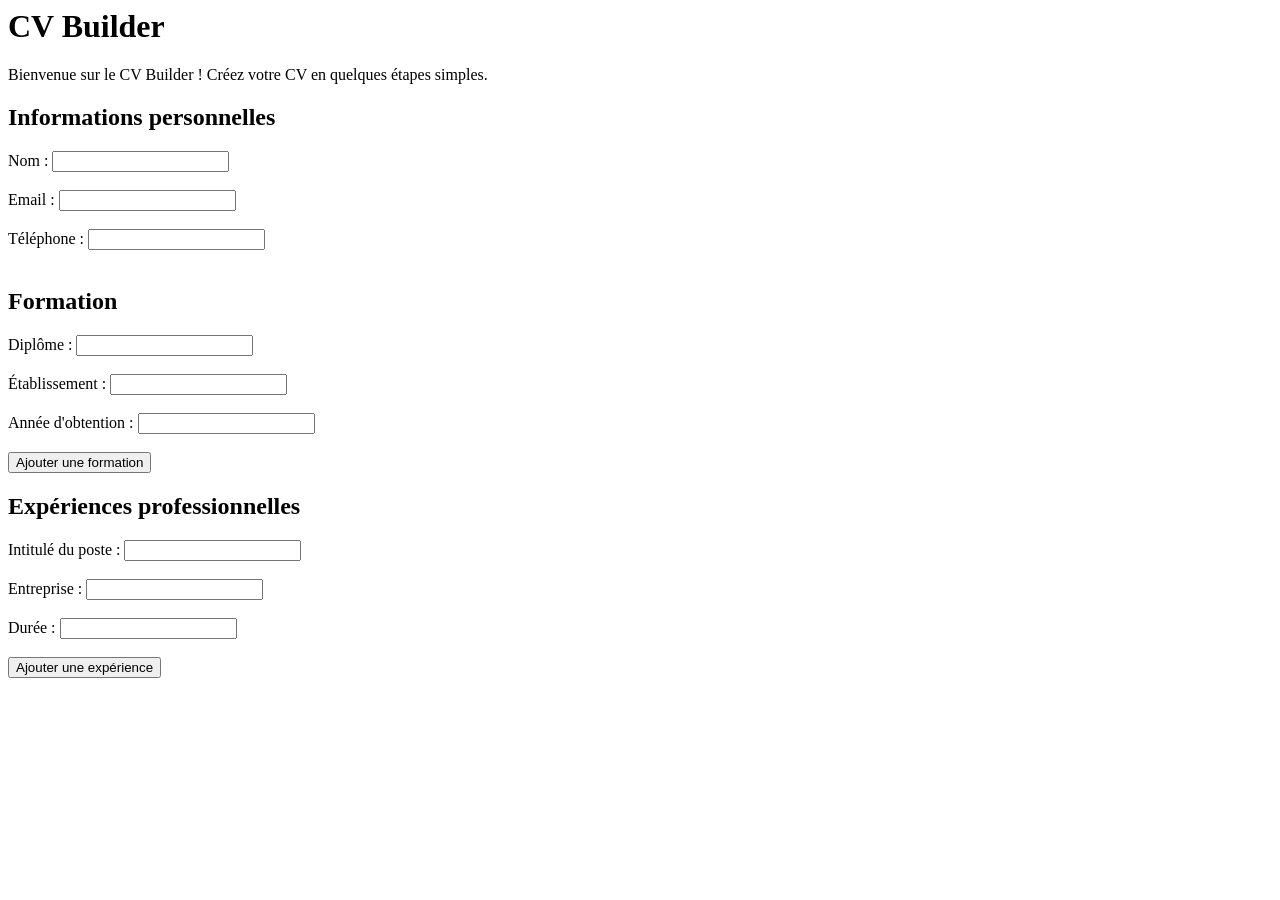
==== admin.html @ 085d6fce "index & admin html structure basic" ====
<!DOCTYPE html lang=fr>
<html>

<head>
    <meta charset="UTF-8">
    <meta name="viewport" content="width=device-width, initial-scale=1.0">
    <title>CV Builder</title>
</head>

<body>

    <h1>CV Builder</h1>
    <p>Bienvenue sur le CV Builder ! Créez votre CV en quelques étapes simples.</p>
    
    <div id="personal-info">
        <h2>Informations personnelles</h2>

        <label for="name">Nom :</label>
        <input type="text" id="name" name="name"><br><br>

        <label for="email">Email :</label>
        <input type="email" id="email" name="email"><br><br>

        <label for="phone">Téléphone :</label>
        <input type="tel" id="phone" name="phone"><br><br>
    </div>

    <div id="education">
        <h2>Formation</h2>

        <!-- Liste des formations ajoutées dynamiquement-->
        <div id="formations-list"></div> 

        <label for="degree">Diplôme :</label>
        <input type="text" id="degree" name="degree"><br><br>

        <label for="institution">Établissement :</label>
        <input type="text" id="institution" name="institution"><br><br>

        <label for="year">Année d'obtention :</label>
        <input type="number" id="year" name="year"><br><br>

        <button id="add-education">Ajouter une formation</button>
    </div>

    <div id="user-experiences">
        <h2>Expériences professionnelles</h2>

        <!-- Liste des formations ajoutées dynamiquement-->
        <div id="experiences-list"></div>
        <label for="job-title">Intitulé du poste :</label>
        <input type="text" id="job-title" name="job-title"><br><br>

        <label for="company">Entreprise :</label>
        <input type="text" id="company" name="company"><br><br>

        <label for="duration">Durée :</label>
        <input type="text" id="duration" name="duration"><br><br>

        <button id="add-experience">Ajouter une expérience</button>
    </div>



</body>


</html>
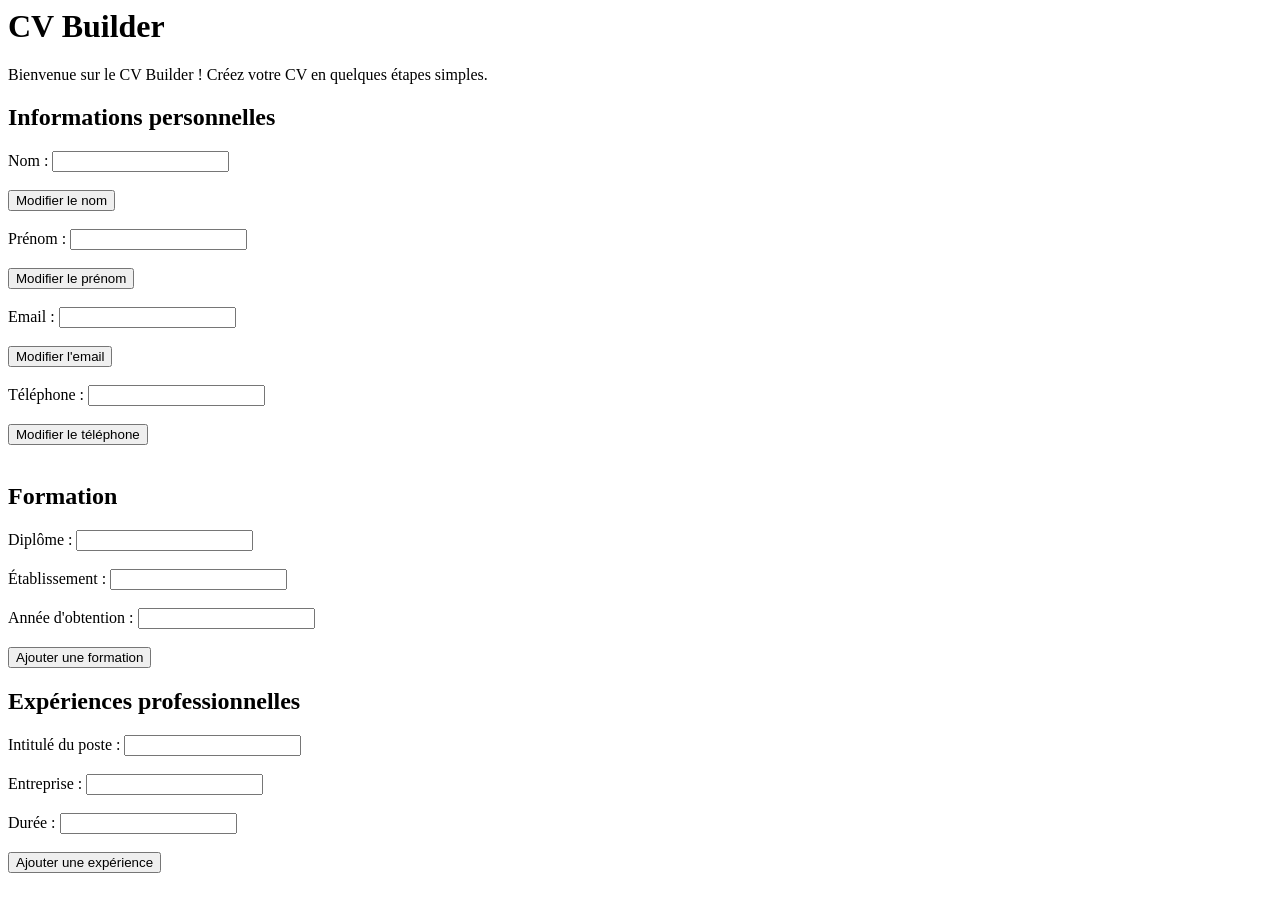
==== commit d8b88217: "Handeling first endpoint : '/modify_name' Disclaimer : AI have been used to generate 2 .png assets =" ====
--- a/admin.html
+++ b/admin.html
@@ -2,9 +2,14 @@
 <html>
 
 <head>
+    <!-- DISCLAIMER : Favicon AI generated-->
+    <link rel="icon" href="/assets/logo.png" type="image/png">
+
     <meta charset="UTF-8">
     <meta name="viewport" content="width=device-width, initial-scale=1.0">
     <title>CV Builder</title>
+    <script src="js/admin.js"></script>
+    
 </head>
 
 <body>
@@ -15,14 +20,29 @@
     <div id="personal-info">
         <h2>Informations personnelles</h2>
 
-        <label for="name">Nom :</label>
-        <input type="text" id="name" name="name"><br><br>
+        <div id="div_name">
+            <label for="name">Nom :</label>
+            <input type="text" id="name" name="name"><br><br>
+            <button id="modify-name">Modifier le nom</button><br><br>
+        </div>
 
-        <label for="email">Email :</label>
-        <input type="email" id="email" name="email"><br><br>
+        <div id="div_surname">
+            <label for="surname">Prénom :</label>
+            <input type="text" id="surname" name="surname"><br><br>
+            <button id="modify-surname">Modifier le prénom</button><br><br>
+        </div>
 
-        <label for="phone">Téléphone :</label>
-        <input type="tel" id="phone" name="phone"><br><br>
+        <div id="div_email">
+            <label for="email">Email :</label>
+            <input type="email" id="email" name="email"><br><br>
+            <button id="modify-email">Modifier l'email</button><br><br>
+        </div>
+
+        <div id="div_phone">
+            <label for="phone">Téléphone :</label>
+            <input type="tel" id="phone" name="phone"><br><br>
+            <button id="modify-phone">Modifier le téléphone</button><br><br>
+        </div>
     </div>
 
     <div id="education">
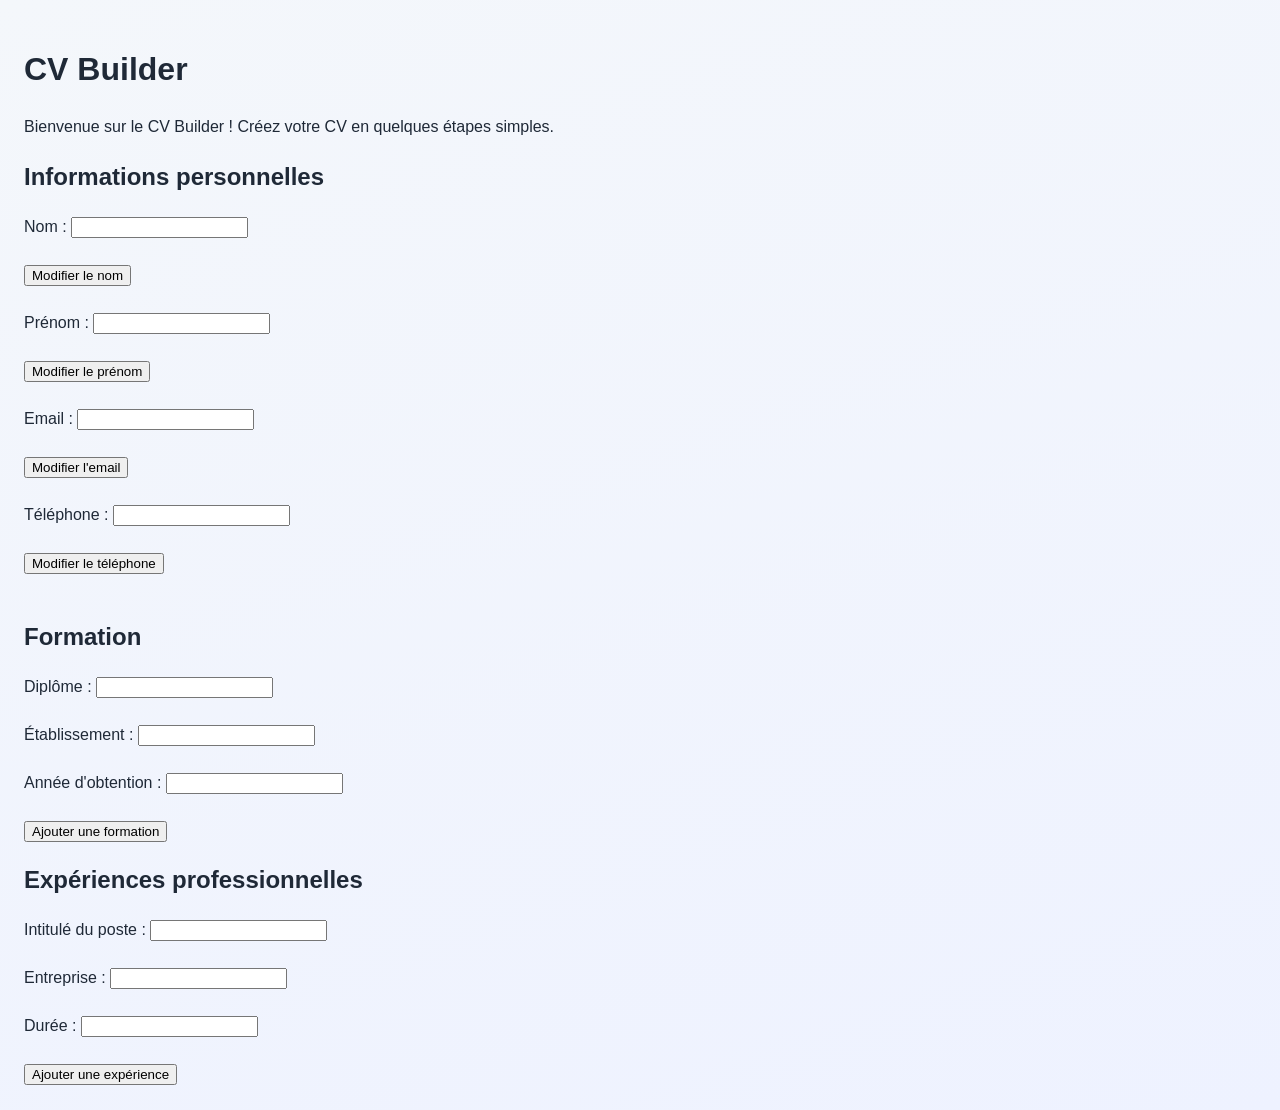
==== commit c7e8b21f: "fix(html): fix invalid DOCTYPE and link stylesheet in admin.html - Move lang attribute from DOCTYPE " ====
--- a/admin.html
+++ b/admin.html
@@ -1,9 +1,10 @@
-<!DOCTYPE html lang=fr>
-<html>
+<!DOCTYPE html>
+<html lang="fr">
 
 <head>
     <!-- DISCLAIMER : Favicon AI generated-->
     <link rel="icon" href="/assets/logo.png" type="image/png">
+    <link rel="stylesheet" href="/css/index.css">
 
     <meta charset="UTF-8">
     <meta name="viewport" content="width=device-width, initial-scale=1.0">
--- a/css/index.css
+++ b/css/index.css
@@ -0,0 +1,192 @@
+ :root {
+      --bg: #f4f7fb;
+      --card: #ffffff;
+      --text: #1f2937;
+      --muted: #6b7280;
+      --primary: #2563eb;
+      --primary-soft: #dbeafe;
+      --border: #e5e7eb;
+      --shadow: 0 10px 30px rgba(0, 0, 0, 0.08);
+    }
+
+    * {
+      box-sizing: border-box;
+    }
+
+    body {
+      margin: 0;
+      font-family: Arial, Helvetica, sans-serif;
+      background: linear-gradient(160deg, var(--bg) 0%, #eef2ff 100%);
+      color: var(--text);
+      line-height: 1.5;
+      padding: 24px;
+    }
+
+    .cv-container {
+      max-width: 1000px;
+      margin: 0 auto;
+      background: var(--card);
+      border-radius: 16px;
+      box-shadow: var(--shadow);
+      overflow: hidden;
+      border: 1px solid var(--border);
+    }
+
+    .header {
+      display: grid;
+      grid-template-columns: 220px 1fr;
+      gap: 24px;
+      padding: 28px;
+      background: linear-gradient(135deg, #eff6ff 0%, #ffffff 100%);
+      border-bottom: 1px solid var(--border);
+    }
+
+    .photo-wrapper {
+      display: flex;
+      align-items: center;
+      justify-content: center;
+    }
+
+    .photo {
+      width: 170px;
+      height: 170px;
+      border-radius: 14px;
+      border: 2px dashed #93c5fd;
+      background: var(--primary-soft);
+      color: #1d4ed8;
+      display: flex;
+      align-items: center;
+      justify-content: center;
+      text-align: center;
+      padding: 12px;
+      font-weight: bold;
+      font-size: 14px;
+    }
+
+    .identity h1 {
+      margin: 0 0 6px;
+      font-size: 2rem;
+    }
+
+    .identity .subtitle {
+      margin: 0 0 18px;
+      color: var(--muted);
+      font-weight: bold;
+    }
+
+    .info-grid {
+      display: grid;
+      grid-template-columns: repeat(2, minmax(180px, 1fr));
+      gap: 10px 18px;
+      font-size: 0.95rem;
+    }
+
+    .info-item span {
+      display: block;
+      color: var(--muted);
+      font-size: 0.82rem;
+      margin-bottom: 2px;
+      text-transform: uppercase;
+      letter-spacing: 0.4px;
+    }
+
+    .section {
+      padding: 26px 28px;
+    }
+
+    .section + .section {
+      border-top: 1px solid var(--border);
+    }
+
+    .section-title {
+      margin: 0 0 16px;
+      font-size: 1.35rem;
+      color: #111827;
+      display: flex;
+      align-items: center;
+      gap: 10px;
+    }
+
+    .section-title::before {
+      content: "";
+      width: 8px;
+      height: 24px;
+      border-radius: 999px;
+      background: var(--primary);
+      display: inline-block;
+    }
+
+    .timeline {
+      display: grid;
+      gap: 14px;
+    }
+
+    .entry {
+      border: 1px solid var(--border);
+      border-radius: 12px;
+      padding: 16px 18px;
+      background: #ffffff;
+    }
+
+    .entry-header {
+      display: flex;
+      flex-wrap: wrap;
+      justify-content: space-between;
+      gap: 6px 12px;
+      margin-bottom: 6px;
+    }
+
+    .entry-name {
+      font-weight: bold;
+      font-size: 1.05rem;
+    }
+
+    .entry-dates {
+      color: var(--muted);
+      font-size: 0.9rem;
+      white-space: nowrap;
+    }
+
+    .entry-meta {
+      margin: 0 0 8px;
+      color: #374151;
+      font-size: 0.95rem;
+    }
+
+    .entry-description {
+      margin: 0;
+      color: #374151;
+      font-size: 0.95rem;
+    }
+
+    .diploma-link {
+      display: inline-block;
+      margin-top: 10px;
+      color: #1d4ed8;
+      text-decoration: none;
+      font-size: 0.93rem;
+      font-weight: bold;
+    }
+
+    .diploma-link:hover {
+      text-decoration: underline;
+    }
+
+    @media (max-width: 760px) {
+      body {
+        padding: 14px;
+      }
+
+      .header {
+        grid-template-columns: 1fr;
+      }
+
+      .photo {
+        width: 140px;
+        height: 140px;
+      }
+
+      .info-grid {
+        grid-template-columns: 1fr;
+      }
+    }
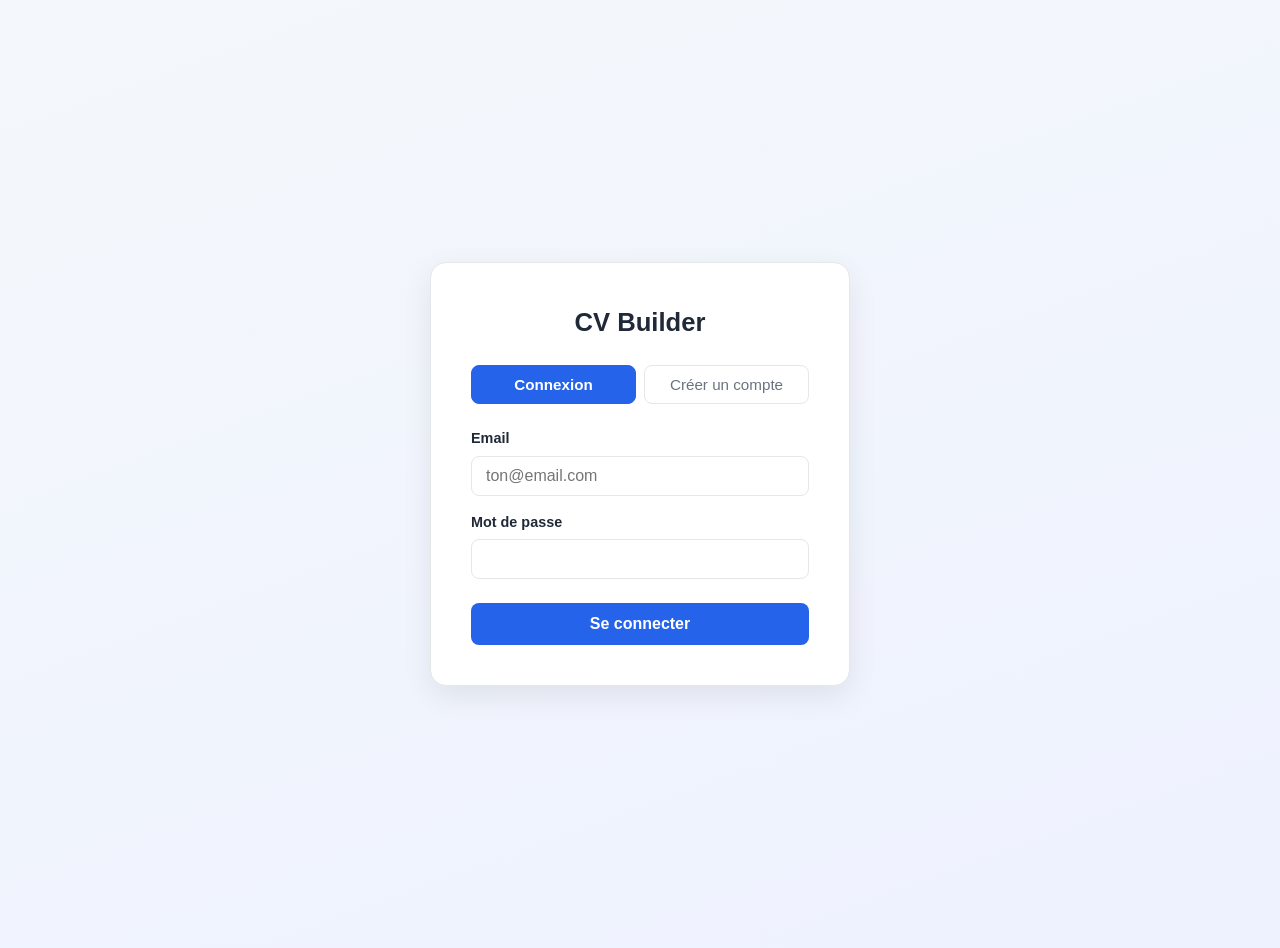
==== commit 4fb9e4ee: "feat: rewrite admin dashboard connected to real API - admin.html: full redesign with 4 sections (pro" ====
--- a/admin.html
+++ b/admin.html
@@ -2,88 +2,353 @@
 <html lang="fr">
 
 <head>
-    <!-- DISCLAIMER : Favicon AI generated-->
+    <meta charset="UTF-8">
+    <meta name="viewport" content="width=device-width, initial-scale=1.0">
+    <title>CV Builder — Mon CV</title>
     <link rel="icon" href="/assets/logo.png" type="image/png">
     <link rel="stylesheet" href="/css/index.css">
-
-    <meta charset="UTF-8">
-    <meta name="viewport" content="width=device-width, initial-scale=1.0">
-    <title>CV Builder</title>
-    <script src="js/admin.js"></script>
-    
+    <script src="/js/admin.js" defer></script>
+    <style>
+        .topbar {
+            display: flex;
+            align-items: center;
+            justify-content: space-between;
+            padding: 14px 28px;
+            background: var(--card);
+            border-bottom: 1px solid var(--border);
+            box-shadow: 0 2px 8px rgba(0,0,0,0.05);
+        }
+
+        .topbar h1 {
+            margin: 0;
+            font-size: 1.3rem;
+            color: var(--primary);
+        }
+
+        .btn-logout {
+            padding: 8px 18px;
+            border: 1px solid var(--border);
+            border-radius: 8px;
+            background: transparent;
+            cursor: pointer;
+            font-size: 0.9rem;
+            color: var(--muted);
+        }
+
+        .btn-logout:hover { background: #fef2f2; color: #dc2626; border-color: #fecaca; }
+
+        .page-content {
+            max-width: 860px;
+            margin: 32px auto;
+            padding: 0 16px;
+            display: flex;
+            flex-direction: column;
+            gap: 24px;
+        }
+
+        .card {
+            background: var(--card);
+            border: 1px solid var(--border);
+            border-radius: 14px;
+            padding: 28px;
+            box-shadow: var(--shadow);
+        }
+
+        .card h2 {
+            margin: 0 0 20px;
+            font-size: 1.2rem;
+            border-bottom: 1px solid var(--border);
+            padding-bottom: 10px;
+            color: var(--text);
+        }
+
+        .form-grid {
+            display: grid;
+            grid-template-columns: 1fr 1fr;
+            gap: 14px 20px;
+        }
+
+        .form-full { grid-column: 1 / -1; }
+
+        .form-group {
+            display: flex;
+            flex-direction: column;
+            gap: 5px;
+        }
+
+        .form-group label {
+            font-size: 0.88rem;
+            font-weight: 600;
+            color: var(--text);
+        }
+
+        .form-group input[type="text"],
+        .form-group input[type="email"],
+        .form-group input[type="tel"],
+        .form-group input[type="date"],
+        .form-group textarea {
+            padding: 9px 12px;
+            border: 1px solid var(--border);
+            border-radius: 8px;
+            font-size: 0.95rem;
+            outline: none;
+            transition: border-color 0.15s;
+            font-family: inherit;
+        }
+
+        .form-group input:focus,
+        .form-group textarea:focus { border-color: var(--primary); }
+
+        .form-group textarea { resize: vertical; min-height: 70px; }
+
+        .checkbox-group {
+            display: flex;
+            align-items: center;
+            gap: 10px;
+            padding: 10px 0;
+        }
+
+        .checkbox-group label { font-size: 0.92rem; cursor: pointer; margin: 0; }
+        .checkbox-group input[type="checkbox"] { width: 16px; height: 16px; cursor: pointer; }
+
+        .btn-primary {
+            padding: 10px 22px;
+            background: var(--primary);
+            color: #fff;
+            border: none;
+            border-radius: 8px;
+            font-size: 0.95rem;
+            font-weight: bold;
+            cursor: pointer;
+            margin-top: 6px;
+        }
+
+        .btn-primary:hover { opacity: 0.9; }
+
+        .btn-delete {
+            padding: 5px 12px;
+            background: transparent;
+            border: 1px solid #fecaca;
+            border-radius: 6px;
+            color: #dc2626;
+            font-size: 0.82rem;
+            cursor: pointer;
+        }
+
+        .btn-delete:hover { background: #fef2f2; }
+
+        .list-item {
+            display: flex;
+            justify-content: space-between;
+            align-items: center;
+            padding: 10px 14px;
+            background: var(--bg);
+            border-radius: 8px;
+            margin-bottom: 8px;
+            font-size: 0.93rem;
+            gap: 10px;
+        }
+
+        .list-item span { flex: 1; }
+
+        .empty { color: var(--muted); font-size: 0.9rem; font-style: italic; }
+
+        .msg {
+            display: none;
+            padding: 8px 14px;
+            border-radius: 8px;
+            font-size: 0.88rem;
+            margin-top: 10px;
+        }
+
+        .msg-ok    { background: #f0fdf4; border: 1px solid #bbf7d0; color: #15803d; }
+        .msg-error { background: #fef2f2; border: 1px solid #fecaca; color: #dc2626; }
+
+        .info-text {
+            font-size: 0.88rem;
+            color: var(--muted);
+            margin: -10px 0 14px;
+        }
+
+        .section-status {
+            font-size: 0.9rem;
+            color: var(--primary);
+            margin-bottom: 14px;
+            font-style: italic;
+        }
+
+        .divider {
+            border: none;
+            border-top: 1px solid var(--border);
+            margin: 20px 0;
+        }
+
+        @media (max-width: 600px) {
+            .form-grid { grid-template-columns: 1fr; }
+        }
+    </style>
 </head>
 
 <body>
 
-    <h1>CV Builder</h1>
-    <p>Bienvenue sur le CV Builder ! Créez votre CV en quelques étapes simples.</p>
-    
-    <div id="personal-info">
-        <h2>Informations personnelles</h2>
-
-        <div id="div_name">
-            <label for="name">Nom :</label>
-            <input type="text" id="name" name="name"><br><br>
-            <button id="modify-name">Modifier le nom</button><br><br>
+    <!-- Top bar -->
+    <div class="topbar">
+        <h1>CV Builder</h1>
+        <button id="btn-logout" class="btn-logout">Se déconnecter</button>
+    </div>
+
+    <div class="page-content">
+
+        <!-- ---- Profil ---- -->
+        <div class="card">
+            <h2>Informations personnelles</h2>
+            <p id="profile-status" class="section-status"></p>
+            <p id="profile-slug-info" class="info-text"></p>
+
+            <form id="profile-form">
+                <div class="form-grid">
+                    <div class="form-group">
+                        <label for="f-nom">Nom *</label>
+                        <input type="text" id="f-nom" required maxlength="50" placeholder="Hinton">
+                    </div>
+                    <div class="form-group">
+                        <label for="f-prenom">Prénom *</label>
+                        <input type="text" id="f-prenom" required maxlength="50" placeholder="Thomas">
+                    </div>
+                    <div class="form-group">
+                        <label for="f-email">Email public</label>
+                        <input type="email" id="f-email" placeholder="thomas@email.com">
+                    </div>
+                    <div class="form-group">
+                        <label for="f-tel">Téléphone (10 chiffres)</label>
+                        <input type="tel" id="f-tel" placeholder="0612345678" maxlength="10">
+                    </div>
+                    <div class="form-group form-full">
+                        <label for="f-adresse">Adresse</label>
+                        <input type="text" id="f-adresse" placeholder="Paris, France">
+                    </div>
+                </div>
+
+                <hr class="divider">
+
+                <div class="checkbox-group">
+                    <input type="checkbox" id="f-is-public">
+                    <label for="f-is-public">Rendre mon CV public (accessible via l'URL /cv/...)</label>
+                </div>
+                <div class="checkbox-group">
+                    <input type="checkbox" id="f-show-email">
+                    <label for="f-show-email">Afficher mon email sur le CV public</label>
+                </div>
+                <div class="checkbox-group">
+                    <input type="checkbox" id="f-show-phone">
+                    <label for="f-show-phone">Afficher mon téléphone sur le CV public</label>
+                </div>
+
+                <button type="submit" class="btn-primary">Enregistrer</button>
+                <div id="profile-msg" class="msg"></div>
+            </form>
         </div>
 
-        <div id="div_surname">
-            <label for="surname">Prénom :</label>
-            <input type="text" id="surname" name="surname"><br><br>
-            <button id="modify-surname">Modifier le prénom</button><br><br>
+        <!-- ---- Formations ---- -->
+        <div class="card">
+            <h2>Formations</h2>
+            <div id="formations-list"></div>
+
+            <hr class="divider">
+            <form id="formation-form">
+                <div class="form-grid">
+                    <div class="form-group">
+                        <label for="fo-nom">Intitulé de la formation *</label>
+                        <input type="text" id="fo-nom" required maxlength="50" placeholder="BTS Informatique">
+                    </div>
+                    <div class="form-group">
+                        <label for="fo-organisme">Établissement *</label>
+                        <input type="text" id="fo-organisme" required maxlength="50" placeholder="Lycée X">
+                    </div>
+                    <div class="form-group">
+                        <label for="fo-date-debut">Date de début *</label>
+                        <input type="date" id="fo-date-debut" required>
+                    </div>
+                    <div class="form-group">
+                        <label for="fo-date-fin">Date de fin</label>
+                        <input type="date" id="fo-date-fin">
+                    </div>
+                    <div class="form-group form-full">
+                        <label for="fo-description">Description</label>
+                        <textarea id="fo-description" placeholder="Description optionnelle..."></textarea>
+                    </div>
+                </div>
+                <button type="submit" class="btn-primary">Ajouter</button>
+                <div id="formation-msg" class="msg"></div>
+            </form>
         </div>
 
-        <div id="div_email">
-            <label for="email">Email :</label>
-            <input type="email" id="email" name="email"><br><br>
-            <button id="modify-email">Modifier l'email</button><br><br>
+        <!-- ---- Expériences ---- -->
+        <div class="card">
+            <h2>Expériences professionnelles</h2>
+            <div id="experiences-list"></div>
+
+            <hr class="divider">
+            <form id="experience-form">
+                <div class="form-grid">
+                    <div class="form-group">
+                        <label for="ex-nom">Intitulé du poste *</label>
+                        <input type="text" id="ex-nom" required maxlength="50" placeholder="Développeur Web">
+                    </div>
+                    <div class="form-group">
+                        <label for="ex-organisme">Entreprise</label>
+                        <input type="text" id="ex-organisme" maxlength="50" placeholder="Entreprise SAS">
+                    </div>
+                    <div class="form-group">
+                        <label for="ex-date-debut">Date de début *</label>
+                        <input type="date" id="ex-date-debut" required>
+                    </div>
+                    <div class="form-group">
+                        <label for="ex-date-fin">Date de fin</label>
+                        <input type="date" id="ex-date-fin">
+                    </div>
+                    <div class="form-group">
+                        <label for="ex-lieu">Lieu</label>
+                        <input type="text" id="ex-lieu" placeholder="Paris, France">
+                    </div>
+                    <div class="form-group form-full">
+                        <label for="ex-description">Description</label>
+                        <textarea id="ex-description" placeholder="Missions, technologies..."></textarea>
+                    </div>
+                </div>
+                <button type="submit" class="btn-primary">Ajouter</button>
+                <div id="experience-msg" class="msg"></div>
+            </form>
         </div>
 
-        <div id="div_phone">
-            <label for="phone">Téléphone :</label>
-            <input type="tel" id="phone" name="phone"><br><br>
-            <button id="modify-phone">Modifier le téléphone</button><br><br>
+        <!-- ---- Compétences ---- -->
+        <div class="card">
+            <h2>Compétences</h2>
+            <div id="skills-list"></div>
+
+            <hr class="divider">
+            <form id="skill-form">
+                <div class="form-grid">
+                    <div class="form-group">
+                        <label for="sk-nom">Compétence *</label>
+                        <input type="text" id="sk-nom" required maxlength="100" placeholder="Python">
+                    </div>
+                    <div class="form-group">
+                        <label for="sk-niveau">Niveau</label>
+                        <input type="text" id="sk-niveau" maxlength="100" placeholder="Avancé">
+                    </div>
+                    <div class="form-group">
+                        <label for="sk-categorie">Catégorie</label>
+                        <input type="text" id="sk-categorie" maxlength="100" placeholder="Langages">
+                    </div>
+                </div>
+                <button type="submit" class="btn-primary">Ajouter</button>
+                <div id="skill-msg" class="msg"></div>
+            </form>
         </div>
+
     </div>
 
-    <div id="education">
-        <h2>Formation</h2>
-
-        <!-- Liste des formations ajoutées dynamiquement-->
-        <div id="formations-list"></div> 
-
-        <label for="degree">Diplôme :</label>
-        <input type="text" id="degree" name="degree"><br><br>
-
-        <label for="institution">Établissement :</label>
-        <input type="text" id="institution" name="institution"><br><br>
-
-        <label for="year">Année d'obtention :</label>
-        <input type="number" id="year" name="year"><br><br>
-
-        <button id="add-education">Ajouter une formation</button>
-    </div>
-
-    <div id="user-experiences">
-        <h2>Expériences professionnelles</h2>
-
-        <!-- Liste des formations ajoutées dynamiquement-->
-        <div id="experiences-list"></div>
-        <label for="job-title">Intitulé du poste :</label>
-        <input type="text" id="job-title" name="job-title"><br><br>
-
-        <label for="company">Entreprise :</label>
-        <input type="text" id="company" name="company"><br><br>
-
-        <label for="duration">Durée :</label>
-        <input type="text" id="duration" name="duration"><br><br>
-
-        <button id="add-experience">Ajouter une expérience</button>
-    </div>
-
-
-
 </body>
 
-
-</html>+</html>
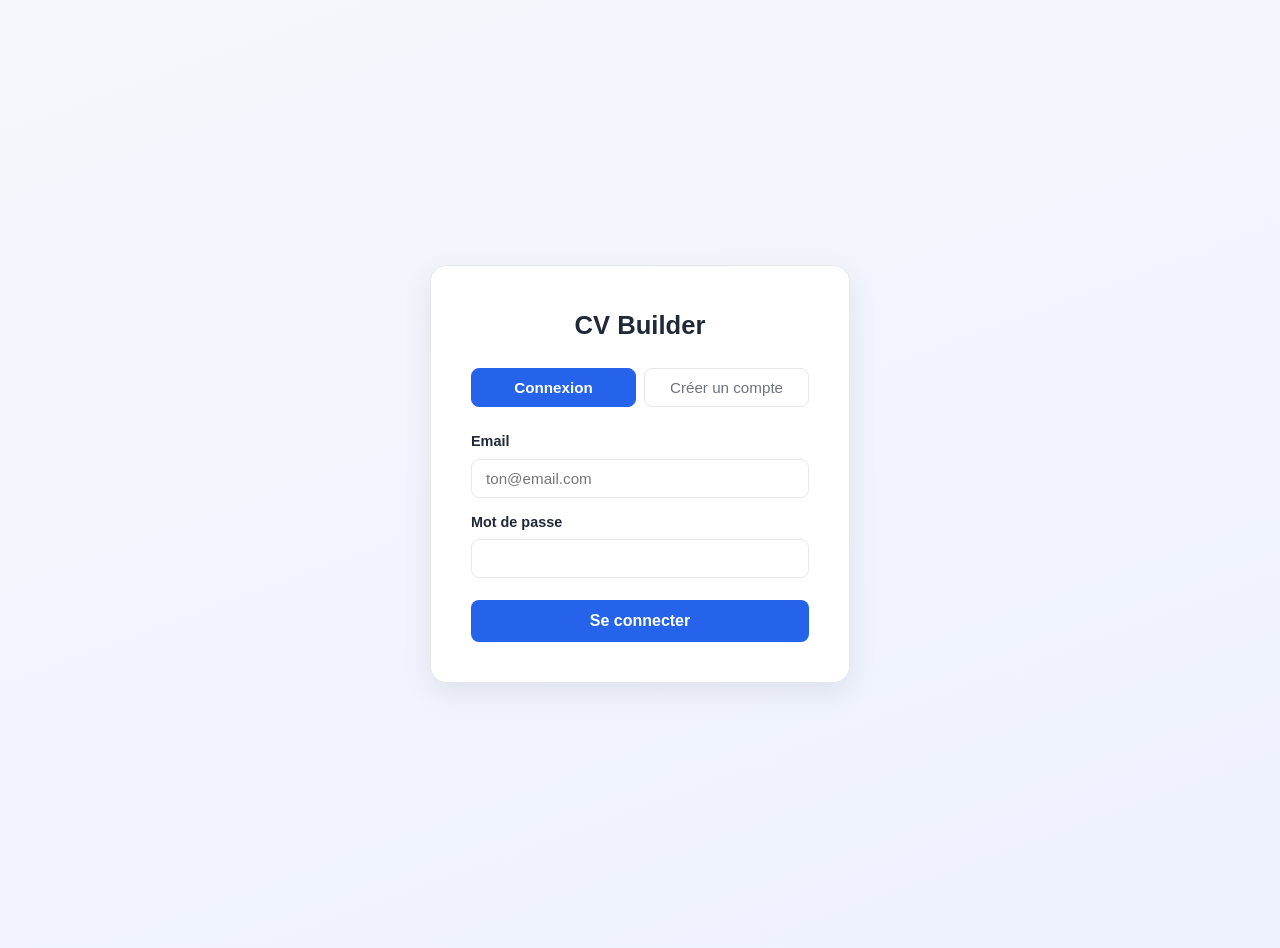
==== commit 11c373f1: "refactor: move inline CSS to index.css, add public CV link - css/index.css: added three new sections" ====
--- a/admin.html
+++ b/admin.html
@@ -8,185 +8,6 @@
     <link rel="icon" href="/assets/logo.png" type="image/png">
     <link rel="stylesheet" href="/css/index.css">
     <script src="/js/admin.js" defer></script>
-    <style>
-        .topbar {
-            display: flex;
-            align-items: center;
-            justify-content: space-between;
-            padding: 14px 28px;
-            background: var(--card);
-            border-bottom: 1px solid var(--border);
-            box-shadow: 0 2px 8px rgba(0,0,0,0.05);
-        }
-
-        .topbar h1 {
-            margin: 0;
-            font-size: 1.3rem;
-            color: var(--primary);
-        }
-
-        .btn-logout {
-            padding: 8px 18px;
-            border: 1px solid var(--border);
-            border-radius: 8px;
-            background: transparent;
-            cursor: pointer;
-            font-size: 0.9rem;
-            color: var(--muted);
-        }
-
-        .btn-logout:hover { background: #fef2f2; color: #dc2626; border-color: #fecaca; }
-
-        .page-content {
-            max-width: 860px;
-            margin: 32px auto;
-            padding: 0 16px;
-            display: flex;
-            flex-direction: column;
-            gap: 24px;
-        }
-
-        .card {
-            background: var(--card);
-            border: 1px solid var(--border);
-            border-radius: 14px;
-            padding: 28px;
-            box-shadow: var(--shadow);
-        }
-
-        .card h2 {
-            margin: 0 0 20px;
-            font-size: 1.2rem;
-            border-bottom: 1px solid var(--border);
-            padding-bottom: 10px;
-            color: var(--text);
-        }
-
-        .form-grid {
-            display: grid;
-            grid-template-columns: 1fr 1fr;
-            gap: 14px 20px;
-        }
-
-        .form-full { grid-column: 1 / -1; }
-
-        .form-group {
-            display: flex;
-            flex-direction: column;
-            gap: 5px;
-        }
-
-        .form-group label {
-            font-size: 0.88rem;
-            font-weight: 600;
-            color: var(--text);
-        }
-
-        .form-group input[type="text"],
-        .form-group input[type="email"],
-        .form-group input[type="tel"],
-        .form-group input[type="date"],
-        .form-group textarea {
-            padding: 9px 12px;
-            border: 1px solid var(--border);
-            border-radius: 8px;
-            font-size: 0.95rem;
-            outline: none;
-            transition: border-color 0.15s;
-            font-family: inherit;
-        }
-
-        .form-group input:focus,
-        .form-group textarea:focus { border-color: var(--primary); }
-
-        .form-group textarea { resize: vertical; min-height: 70px; }
-
-        .checkbox-group {
-            display: flex;
-            align-items: center;
-            gap: 10px;
-            padding: 10px 0;
-        }
-
-        .checkbox-group label { font-size: 0.92rem; cursor: pointer; margin: 0; }
-        .checkbox-group input[type="checkbox"] { width: 16px; height: 16px; cursor: pointer; }
-
-        .btn-primary {
-            padding: 10px 22px;
-            background: var(--primary);
-            color: #fff;
-            border: none;
-            border-radius: 8px;
-            font-size: 0.95rem;
-            font-weight: bold;
-            cursor: pointer;
-            margin-top: 6px;
-        }
-
-        .btn-primary:hover { opacity: 0.9; }
-
-        .btn-delete {
-            padding: 5px 12px;
-            background: transparent;
-            border: 1px solid #fecaca;
-            border-radius: 6px;
-            color: #dc2626;
-            font-size: 0.82rem;
-            cursor: pointer;
-        }
-
-        .btn-delete:hover { background: #fef2f2; }
-
-        .list-item {
-            display: flex;
-            justify-content: space-between;
-            align-items: center;
-            padding: 10px 14px;
-            background: var(--bg);
-            border-radius: 8px;
-            margin-bottom: 8px;
-            font-size: 0.93rem;
-            gap: 10px;
-        }
-
-        .list-item span { flex: 1; }
-
-        .empty { color: var(--muted); font-size: 0.9rem; font-style: italic; }
-
-        .msg {
-            display: none;
-            padding: 8px 14px;
-            border-radius: 8px;
-            font-size: 0.88rem;
-            margin-top: 10px;
-        }
-
-        .msg-ok    { background: #f0fdf4; border: 1px solid #bbf7d0; color: #15803d; }
-        .msg-error { background: #fef2f2; border: 1px solid #fecaca; color: #dc2626; }
-
-        .info-text {
-            font-size: 0.88rem;
-            color: var(--muted);
-            margin: -10px 0 14px;
-        }
-
-        .section-status {
-            font-size: 0.9rem;
-            color: var(--primary);
-            margin-bottom: 14px;
-            font-style: italic;
-        }
-
-        .divider {
-            border: none;
-            border-top: 1px solid var(--border);
-            margin: 20px 0;
-        }
-
-        @media (max-width: 600px) {
-            .form-grid { grid-template-columns: 1fr; }
-        }
-    </style>
 </head>
 
 <body>
@@ -244,7 +65,7 @@
                     <label for="f-show-phone">Afficher mon téléphone sur le CV public</label>
                 </div>
 
-                <button type="submit" class="btn-primary">Enregistrer</button>
+                <button type="submit" id="btn-save-profile" class="btn-primary" data-label="Enregistrer">Enregistrer</button>
                 <div id="profile-msg" class="msg"></div>
             </form>
         </div>
@@ -278,7 +99,7 @@
                         <textarea id="fo-description" placeholder="Description optionnelle..."></textarea>
                     </div>
                 </div>
-                <button type="submit" class="btn-primary">Ajouter</button>
+                <button type="submit" id="btn-add-formation" class="btn-primary" data-label="Ajouter">Ajouter</button>
                 <div id="formation-msg" class="msg"></div>
             </form>
         </div>
@@ -316,7 +137,7 @@
                         <textarea id="ex-description" placeholder="Missions, technologies..."></textarea>
                     </div>
                 </div>
-                <button type="submit" class="btn-primary">Ajouter</button>
+                <button type="submit" id="btn-add-experience" class="btn-primary" data-label="Ajouter">Ajouter</button>
                 <div id="experience-msg" class="msg"></div>
             </form>
         </div>
@@ -342,7 +163,7 @@
                         <input type="text" id="sk-categorie" maxlength="100" placeholder="Langages">
                     </div>
                 </div>
-                <button type="submit" class="btn-primary">Ajouter</button>
+                <button type="submit" id="btn-add-skill" class="btn-primary" data-label="Ajouter">Ajouter</button>
                 <div id="skill-msg" class="msg"></div>
             </form>
         </div>
--- a/css/index.css
+++ b/css/index.css
@@ -189,4 +189,280 @@
       .info-grid {
         grid-template-columns: 1fr;
       }
-    }+    }
+
+/* ==========================================================================
+   Shared form components — used by both auth and admin pages
+   ========================================================================== */
+
+.form-group {
+    display: flex;
+    flex-direction: column;
+    gap: 6px;
+    margin-bottom: 14px;
+}
+
+.form-group label {
+    font-size: 0.9rem;
+    font-weight: 600;
+    color: var(--text);
+}
+
+.form-group input[type="text"],
+.form-group input[type="email"],
+.form-group input[type="tel"],
+.form-group input[type="date"],
+.form-group input[type="password"],
+.form-group textarea {
+    padding: 10px 14px;
+    border: 1px solid var(--border);
+    border-radius: 8px;
+    font-size: 0.95rem;
+    outline: none;
+    transition: border-color 0.15s;
+    font-family: inherit;
+}
+
+.form-group input:focus,
+.form-group textarea:focus {
+    border-color: var(--primary);
+}
+
+.form-group textarea {
+    resize: vertical;
+    min-height: 70px;
+}
+
+.btn-primary {
+    padding: 10px 22px;
+    background: var(--primary);
+    color: #fff;
+    border: none;
+    border-radius: 8px;
+    font-size: 0.95rem;
+    font-weight: bold;
+    cursor: pointer;
+    margin-top: 6px;
+    transition: opacity 0.15s;
+}
+
+.btn-primary:hover  { opacity: 0.9; }
+.btn-primary:disabled { opacity: 0.6; cursor: not-allowed; }
+
+.msg {
+    display: none;
+    padding: 8px 14px;
+    border-radius: 8px;
+    font-size: 0.88rem;
+    margin-top: 10px;
+}
+
+.msg-ok    { background: #f0fdf4; border: 1px solid #bbf7d0; color: #15803d; }
+.msg-error { background: #fef2f2; border: 1px solid #fecaca; color: #dc2626; }
+
+
+/* ==========================================================================
+   Auth page — index.html
+   ========================================================================== */
+
+.auth-wrapper {
+    min-height: 100vh;
+    display: flex;
+    align-items: center;
+    justify-content: center;
+}
+
+.auth-card {
+    background: var(--card);
+    border: 1px solid var(--border);
+    border-radius: 16px;
+    box-shadow: var(--shadow);
+    padding: 40px;
+    width: 100%;
+    max-width: 420px;
+}
+
+.auth-card h1 {
+    margin: 0 0 24px;
+    font-size: 1.6rem;
+    text-align: center;
+    color: var(--text);
+}
+
+/* Full-width buttons inside the auth card */
+.auth-card .btn-primary {
+    width: 100%;
+    padding: 12px;
+    font-size: 1rem;
+    margin-top: 8px;
+}
+
+.tabs {
+    display: flex;
+    gap: 8px;
+    margin-bottom: 24px;
+}
+
+.tabs button {
+    flex: 1;
+    padding: 10px;
+    border: 1px solid var(--border);
+    border-radius: 8px;
+    background: transparent;
+    cursor: pointer;
+    font-size: 0.95rem;
+    color: var(--muted);
+    transition: all 0.15s;
+}
+
+.tabs button.active {
+    background: var(--primary);
+    color: #fff;
+    border-color: var(--primary);
+    font-weight: bold;
+}
+
+.error-msg {
+    display: none;
+    color: #dc2626;
+    font-size: 0.88rem;
+    margin-top: 10px;
+    padding: 10px 14px;
+    background: #fef2f2;
+    border: 1px solid #fecaca;
+    border-radius: 8px;
+}
+
+
+/* ==========================================================================
+   Admin page — admin.html
+   ========================================================================== */
+
+.topbar {
+    display: flex;
+    align-items: center;
+    justify-content: space-between;
+    padding: 14px 28px;
+    background: var(--card);
+    border-bottom: 1px solid var(--border);
+    box-shadow: 0 2px 8px rgba(0, 0, 0, 0.05);
+}
+
+.topbar h1 {
+    margin: 0;
+    font-size: 1.3rem;
+    color: var(--primary);
+}
+
+.btn-logout {
+    padding: 8px 18px;
+    border: 1px solid var(--border);
+    border-radius: 8px;
+    background: transparent;
+    cursor: pointer;
+    font-size: 0.9rem;
+    color: var(--muted);
+}
+
+.btn-logout:hover { background: #fef2f2; color: #dc2626; border-color: #fecaca; }
+
+.page-content {
+    max-width: 860px;
+    margin: 32px auto;
+    padding: 0 16px;
+    display: flex;
+    flex-direction: column;
+    gap: 24px;
+}
+
+.card {
+    background: var(--card);
+    border: 1px solid var(--border);
+    border-radius: 14px;
+    padding: 28px;
+    box-shadow: var(--shadow);
+}
+
+.card h2 {
+    margin: 0 0 20px;
+    font-size: 1.2rem;
+    border-bottom: 1px solid var(--border);
+    padding-bottom: 10px;
+    color: var(--text);
+}
+
+.form-grid {
+    display: grid;
+    grid-template-columns: 1fr 1fr;
+    gap: 14px 20px;
+}
+
+.form-full { grid-column: 1 / -1; }
+
+.checkbox-group {
+    display: flex;
+    align-items: center;
+    gap: 10px;
+    padding: 10px 0;
+}
+
+.checkbox-group label { font-size: 0.92rem; cursor: pointer; margin: 0; }
+.checkbox-group input[type="checkbox"] { width: 16px; height: 16px; cursor: pointer; }
+
+.btn-delete {
+    padding: 5px 12px;
+    background: transparent;
+    border: 1px solid #fecaca;
+    border-radius: 6px;
+    color: #dc2626;
+    font-size: 0.82rem;
+    cursor: pointer;
+}
+
+.btn-delete:hover { background: #fef2f2; }
+
+.list-item {
+    display: flex;
+    justify-content: space-between;
+    align-items: center;
+    padding: 10px 14px;
+    background: var(--bg);
+    border-radius: 8px;
+    margin-bottom: 8px;
+    font-size: 0.93rem;
+    gap: 10px;
+}
+
+.list-item span { flex: 1; }
+
+.empty { color: var(--muted); font-size: 0.9rem; font-style: italic; }
+
+.info-text {
+    font-size: 0.88rem;
+    color: var(--muted);
+    margin: -10px 0 14px;
+}
+
+.cv-link {
+    color: var(--primary);
+    text-decoration: none;
+    font-weight: 600;
+}
+
+.cv-link:hover { text-decoration: underline; }
+
+.section-status {
+    font-size: 0.9rem;
+    color: var(--primary);
+    margin-bottom: 14px;
+    font-style: italic;
+}
+
+.divider {
+    border: none;
+    border-top: 1px solid var(--border);
+    margin: 20px 0;
+}
+
+@media (max-width: 600px) {
+    .form-grid { grid-template-columns: 1fr; }
